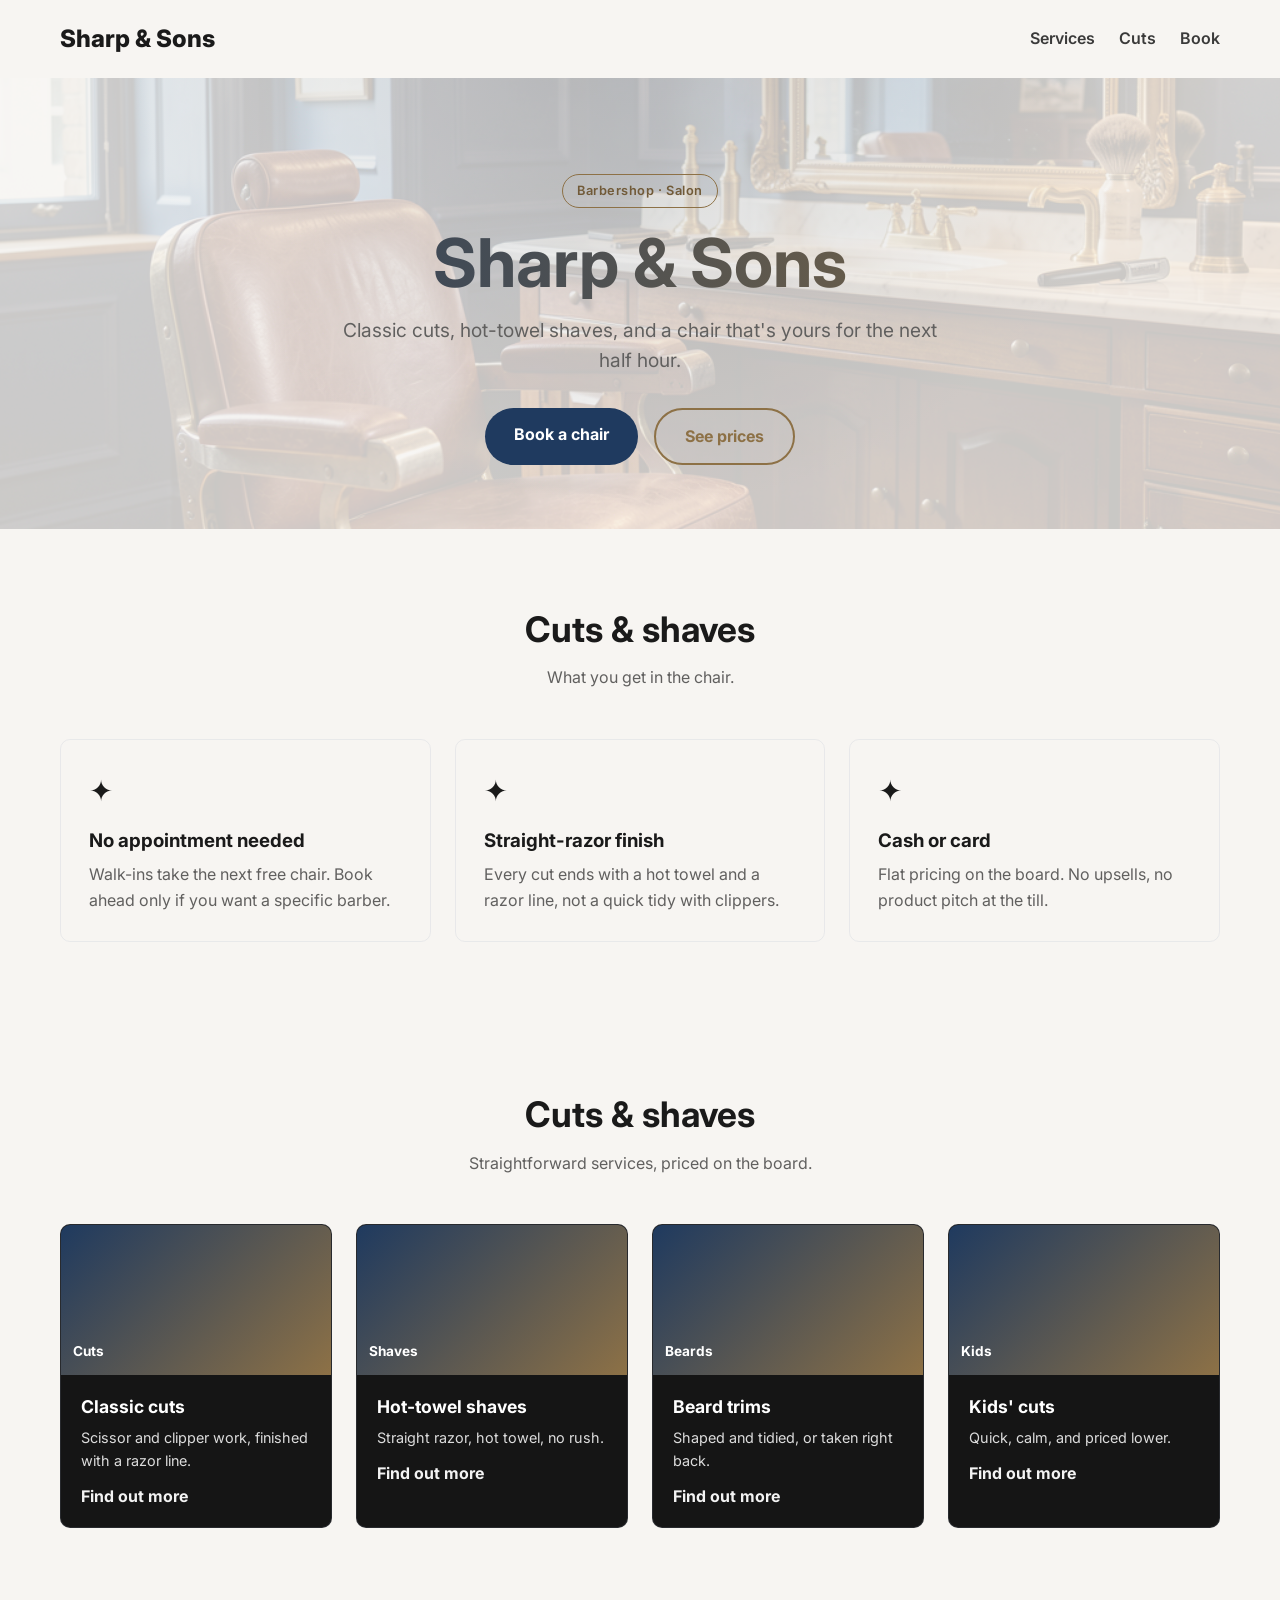
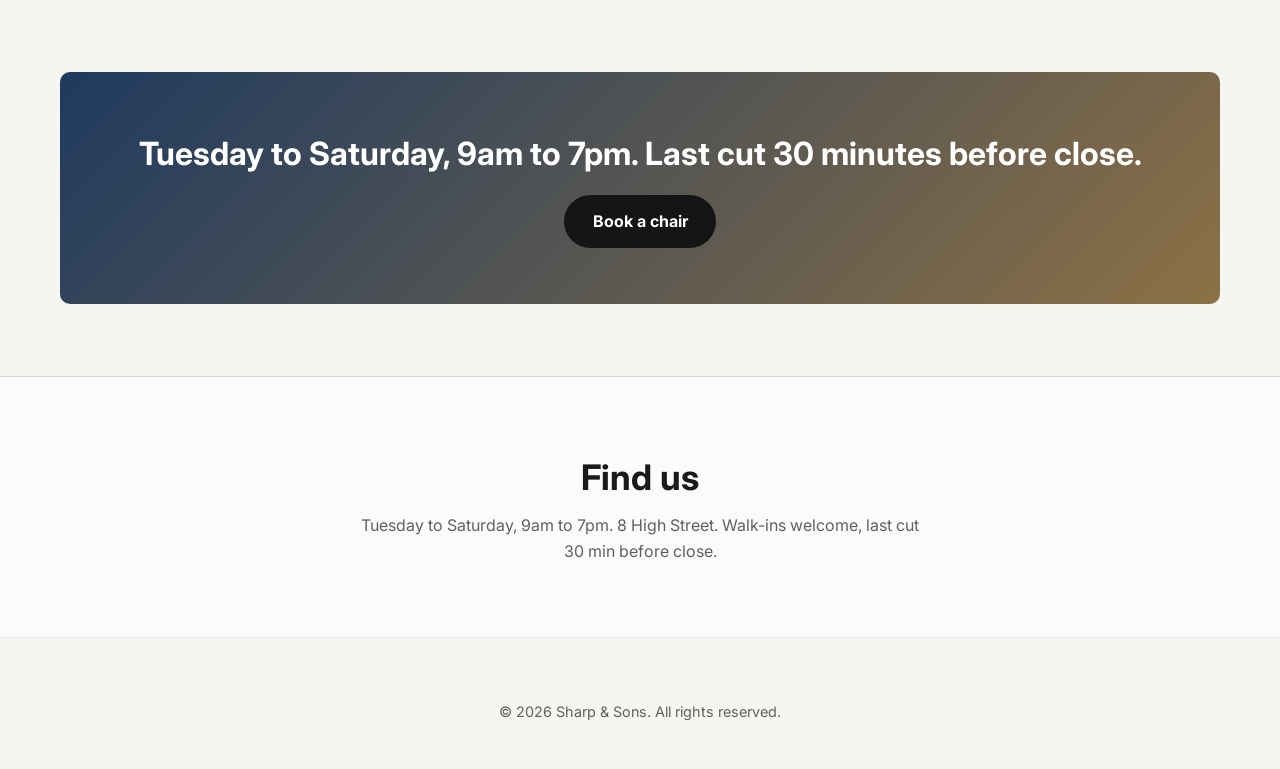
==== barber/index.html @ 0407f41e "Migrate Nightshift Templates from InfinityFree" ====
<!DOCTYPE html>
<html lang="en">
<head>
    <meta charset="UTF-8">
    <meta name="viewport" content="width=device-width, initial-scale=1.0">
    <title>Sharp & Sons — Barbershop</title>
    <link rel="icon" type="image/svg+xml" href="favicon.svg">
    <link rel="apple-touch-icon" href="apple-touch-icon.svg">
    <meta name="description" content="Browse 11 production-ready website templates — SaaS, shop, blog, docs, portfolio and more.">
    <meta name="theme-color" content="#1f3a5f">
    <link rel="canonical" href="https://templatedemo.ct.ws/">
    <meta property="og:type" content="website">
    <meta property="og:site_name" content="Sharp & Sons">
    <meta property="og:title" content="Sharp & Sons — Barbershop">
    <meta property="og:description" content="Browse 11 production-ready website templates — SaaS, shop, blog, docs, portfolio and more.">
    <meta property="og:url" content="https://templatedemo.ct.ws/">
    <meta property="og:image" content="https://templatedemo.ct.ws/assets/og-index.png">
    <meta property="og:image:alt" content="Sharp & Sons — Barbershop">
    <meta name="twitter:card" content="summary_large_image">
    <meta name="twitter:title" content="Sharp & Sons — Barbershop">
    <meta name="twitter:description" content="Browse 11 production-ready website templates — SaaS, shop, blog, docs, portfolio and more.">
    <meta name="twitter:image" content="https://templatedemo.ct.ws/assets/og-index.png">

    <link rel="preconnect" href="https://fonts.googleapis.com">
    <link href="https://fonts.googleapis.com/css2?family=Inter:wght@400;600;800&display=swap" rel="stylesheet">
    <link rel="stylesheet" href="landing.css">
</head>
<body class="landing">
    <header class="header ">
    <div class="container">
        <a href="/" class="logo">Sharp & Sons</a>
        <button class="menu-toggle" aria-label="Open menu">☰</button>
        <nav class="nav">
            <a href="#features" class="nav-item">Services</a><a href="#gallery" class="nav-item">Cuts</a><a href="#contact" class="nav-item">Book</a>
        </nav>
    </div>
</header>
    <main>
        <section class="hero">
            <div class="hero-img-wrap">
                <img class="hero-img" src="assets/hero.png" alt="" width="1200" height="630" loading="eager">
            </div>
            <div class="container">
                <span class="eyebrow">Barbershop · Salon</span>
                <h1>Sharp & Sons</h1>

                <p>Classic cuts, hot-towel shaves, and a chair that's yours for the next half hour.</p>

                <div class="actions">
                    <a href="#features" class="btn">Book a chair</a>
                    <a href="#gallery" class="btn btn-outline">See prices</a>

                </div>

            </div>
        </section>

        <section id="features">
            <div class="container">
                <div class="section-head">
                    <h2>Cuts & shaves</h2>
                    <p>What you get in the chair.</p>
                </div>
                <div class="features">

                    <div class="feature"><div class="ic">✦</div><h3>No appointment needed</h3><p>Walk-ins take the next free chair. Book ahead only if you want a specific barber.</p></div>

                    <div class="feature"><div class="ic">✦</div><h3>Straight-razor finish</h3><p>Every cut ends with a hot towel and a razor line, not a quick tidy with clippers.</p></div>

                    <div class="feature"><div class="ic">✦</div><h3>Cash or card</h3><p>Flat pricing on the board. No upsells, no product pitch at the till.</p></div>

                </div>
            </div>
        </section>

        <section id="gallery">
            <div class="container">
                <div class="section-head">
                    <h2>Cuts & shaves</h2>
                    <p>Straightforward services, priced on the board.</p>
                </div>
                <div class="gallery">
                    
                    <a class="preview" href="#features">
                        <div class="thumb"><span>Cuts</span></div>
                        <div class="body">
                            <h3>Classic cuts</h3>
                            <p>Scissor and clipper work, finished with a razor line.</p>
                            <span class="go">Find out more</span>
                        </div>
                    </a>
                    
                    <a class="preview" href="#gallery">
                        <div class="thumb"><span>Shaves</span></div>
                        <div class="body">
                            <h3>Hot-towel shaves</h3>
                            <p>Straight razor, hot towel, no rush.</p>
                            <span class="go">Find out more</span>
                        </div>
                    </a>
                    
                    <a class="preview" href="#contact">
                        <div class="thumb"><span>Beards</span></div>
                        <div class="body">
                            <h3>Beard trims</h3>
                            <p>Shaped and tidied, or taken right back.</p>
                            <span class="go">Find out more</span>
                        </div>
                    </a>
                    
                    <a class="preview" href="#features">
                        <div class="thumb"><span>Kids</span></div>
                        <div class="body">
                            <h3>Kids' cuts</h3>
                            <p>Quick, calm, and priced lower.</p>
                            <span class="go">Find out more</span>
                        </div>
                    </a>
                    
                </div>
            </div>
        </section>

        <section class="cta">
            <div class="container">
                <div class="cta-box">
                    <h2>Tuesday to Saturday, 9am to 7pm. Last cut 30 minutes before close.</h2>
                    <a href="#features" class="btn">Book a chair</a>

                </div>
            </div>
        </section>

        <section id="contact" class="contact">
            <div class="container">
                <div class="section-head">
                    <h2>Find us</h2>
                    <p>Tuesday to Saturday, 9am to 7pm. 8 High Street. Walk-ins welcome, last cut 30 min before close.</p>
                </div>
            </div>
        </section>
        
    </main>
    <footer class="footer ">
    <div class="container">
        <p>&copy; 2026 Sharp & Sons. All rights reserved.</p>
        <div class="links">
            
        </div>
    </div>
</footer>
    <script src="main.js"></script>
    
</body>
</html>
---- barber/landing.css ----
/* AutoTempl landing stylesheet — generated 2026-08-25 11:18:35 */
:root {
    --primary-color: #1f3a5f;
    --secondary-color: #8d7146;
    --bg-color: #f7f5f2;
    --text-color: #1a1a1a;
    --on-primary-color: #ffffff;
    --on-secondary-color: #ffffff;
    --on-gradient-color: #ffffff;
    --surface-color: #fcfbfa;
    --on-surface-color: #111111;
    --tint-color: #e1e4e7;
    --on-tint-color: #1f3a5f;
    --panel-color: #151515;
    --on-panel-color: #ffffff;
    --muted-on-panel-color: #bdbdbd;
    --border-color: #d8d6d4;
    --muted-color: #61605f;
    --heading-from-color: #1f3a5f;
    --heading-to-color: #866b42;
    --link-color: #1f3a5f;
    --link-alt-color: #866b42;
    --hero-wash-color: #d9dbdd;
    --muted-on-wash-color: #61605f;
    --accent-on-wash-color: #715a38;
    --max-width: 1200px;
    --border-radius: 10px;
}
* { box-sizing: border-box; }
html { scroll-behavior: smooth; }
body { font-family: 'Inter', system-ui, sans-serif, system-ui, sans-serif; margin: 0; background: var(--bg-color); color: var(--text-color); line-height: 1.6; }
a { color: var(--link-color); text-decoration: none; }
a:hover { color: var(--link-alt-color); }
img { max-width: 100%; display: block; }
.container { width: 100%; max-width: var(--max-width); margin: 0 auto; padding: 0 1.25rem; }

.header { padding: 1.25rem 0; position: relative; }
.header .container { display: flex; align-items: center; justify-content: space-between; }
.logo { font-size: 1.5rem; font-weight: 800; color: var(--text-color); display: flex; align-items: center; gap: 0.5rem; }
.logo .mark { width: 30px; height: 30px; border-radius: 8px; background: linear-gradient(135deg, var(--primary-color), var(--secondary-color)); display: inline-block; }
.menu-toggle { display: none; background: none; border: 0; font-size: 1.5rem; cursor: pointer; color: var(--text-color); }
.nav { display: flex; gap: 1.5rem; align-items: center; }
.nav-item { color: var(--text-color); font-weight: 600; opacity: 0.85; }
.nav-item:hover { opacity: 1; color: var(--link-alt-color); }

.footer { padding: 3rem 0 2rem; border-top: 1px solid rgba(148,163,184,0.18); text-align: center; font-size: 0.9rem; color: var(--muted-color); }
.footer .links { margin-top: 0.75rem; }
.social-link { display: inline-block; margin: 0 0.5rem; color: var(--muted-color); }
.social-link:hover { color: var(--link-alt-color); }

.btn { display: inline-block; padding: 0.85rem 1.8rem; border-radius: 999px; background: var(--primary-color); color: var(--on-primary-color); font-weight: 700; border: 0; cursor: pointer; }
.btn:hover { background: var(--secondary-color); color: var(--on-secondary-color); }
.btn-outline { background: transparent; color: var(--secondary-color); border: 2px solid var(--secondary-color); }
.btn-outline:hover { background: var(--secondary-color); color: var(--on-gradient-color); }

.hero { position: relative; padding: 6rem 0 4rem; text-align: center; background: radial-gradient(circle at 50% -20%, var(--hero-wash-color), transparent 62%); }
.hero-img-wrap { position: absolute; inset: 0; width: 100%; height: 100%; overflow: hidden; opacity: 0.18; }
.hero-img { width: 100%; height: 100%; object-fit: cover; }
.hero .container { position: relative; z-index: 2; }
.hero .eyebrow { display: inline-block; padding: 0.35rem 0.9rem; border: 1px solid var(--secondary-color); border-radius: 999px; color: var(--accent-on-wash-color); font-size: 0.8rem; font-weight: 600; letter-spacing: 0.04em; margin-bottom: 1.25rem; }
.hero h1 { font-size: clamp(2.4rem, 6vw, 4.2rem); margin: 0 0 1rem; line-height: 1.05; background: linear-gradient(90deg, var(--heading-from-color), var(--heading-to-color)); -webkit-background-clip: text; background-clip: text; color: transparent; }
.hero p { font-size: 1.2rem; max-width: 620px; margin: 0 auto 2rem; color: var(--muted-on-wash-color); }
.hero .actions { display: flex; gap: 1rem; justify-content: center; flex-wrap: wrap; }

section { padding: 4.5rem 0; }
.section-head { text-align: center; margin-bottom: 3rem; }
.section-head h2 { font-size: 2.2rem; margin: 0 0 0.5rem; }
.section-head p { color: var(--muted-color); max-width: 580px; margin: 0 auto; }

.steps { display: grid; grid-template-columns: repeat(auto-fit, minmax(240px, 1fr)); gap: 1.5rem; counter-reset: step; }
.step { background: var(--panel-color); border: 1px solid rgba(148,163,184,0.15); border-radius: var(--border-radius); padding: 2rem; }
.step .n { font-size: 1.4rem; font-weight: 800; width: 48px; height: 48px; display: flex; align-items: center; justify-content: center; border-radius: 50%; background: linear-gradient(135deg, var(--primary-color), var(--secondary-color)); color: var(--on-gradient-color); margin-bottom: 1rem; }
.step h3 { margin: 0 0 0.5rem; }
.step p { margin: 0; color: var(--muted-on-panel-color); }
.step code { background: var(--tint-color); color: var(--on-tint-color); padding: 0.15rem 0.4rem; border-radius: 4px; font-size: 0.85em; }

.features { display: grid; grid-template-columns: repeat(auto-fit, minmax(250px, 1fr)); gap: 1.5rem; }
.feature { border: 1px solid rgba(148,163,184,0.15); border-radius: var(--border-radius); padding: 1.75rem; transition: transform 0.2s ease, border-color 0.2s; }
.feature:hover { transform: translateY(-4px); border-color: var(--secondary-color); }
.feature .ic { font-size: 1.8rem; margin-bottom: 0.75rem; }
.feature h3 { margin: 0 0 0.4rem; }
.feature p { margin: 0; color: var(--muted-color); }

.gallery { display: grid; grid-template-columns: repeat(auto-fit, minmax(260px, 1fr)); gap: 1.5rem; }
.preview { border: 1px solid rgba(148,163,184,0.15); border-radius: var(--border-radius); overflow: hidden; background: var(--panel-color); transition: transform 0.2s ease, border-color 0.2s; }
.preview:hover { transform: translateY(-6px); border-color: var(--secondary-color); }
.preview .thumb { height: 150px; background: linear-gradient(135deg, var(--primary-color), var(--secondary-color)); position: relative; }
.preview .thumb span { position: absolute; bottom: 0.75rem; left: 0.75rem; color: var(--on-gradient-color); font-weight: 700; font-size: 0.85rem; }
.preview .body { padding: 1.1rem 1.25rem; }
.preview h3 { margin: 0 0 0.3rem; font-size: 1.1rem; color: var(--on-panel-color); }
.preview p { margin: 0 0 0.75rem; color: var(--on-panel-color); font-size: 0.9rem; opacity: 0.85; }
.preview .go { font-weight: 700; color: var(--on-panel-color); opacity: 0.95; }

.pricing { display: grid; grid-template-columns: repeat(auto-fit, minmax(260px, 1fr)); gap: 1.5rem; max-width: 760px; margin: 0 auto; }
.plan { border: 1px solid rgba(148,163,184,0.15); border-radius: var(--border-radius); padding: 2rem; text-align: center; background: var(--panel-color); }
.plan.featured { border-color: var(--secondary-color); box-shadow: 0 10px 40px var(--hero-wash-color); }
.plan .price { font-size: 2.4rem; font-weight: 800; margin: 0.5rem 0; }
.plan .price small { font-size: 1rem; color: var(--muted-on-panel-color); font-weight: 500; }
.plan ul { list-style: none; padding: 0; margin: 1rem 0; color: var(--muted-on-panel-color); }
.plan li { padding: 0.35rem 0; }

.cta { text-align: center; }
.cta-box { background: linear-gradient(135deg, var(--primary-color), var(--secondary-color)); color: var(--on-gradient-color); border-radius: var(--border-radius); padding: 3.5rem 1.5rem; }
.cta-box h2 { margin: 0 0 1rem; font-size: 2rem; }
.cta-box p { margin: 0 0 1.5rem; font-weight: 500; }
.cta-box .btn { background: var(--panel-color); color: var(--on-panel-color); }
.cta-box .btn:hover { background: var(--panel-color); }

.contact { padding: 4.5rem 0; background: var(--surface-color, var(--surface)); border-top: 1px solid var(--border-color); }
.contact .section-head { margin-bottom: 0; }
.contact p { color: var(--muted-color); max-width: 580px; margin: 0 auto; }

@media (max-width: 768px) {
    .menu-toggle { display: block; }
    .nav { display: none; position: absolute; top: 100%; left: 0; right: 0; flex-direction: column; background: var(--bg-color); padding: 1rem; gap: 0.75rem; border-bottom: 1px solid rgba(148,163,184,0.18); }
    .nav.active { display: flex; }
}
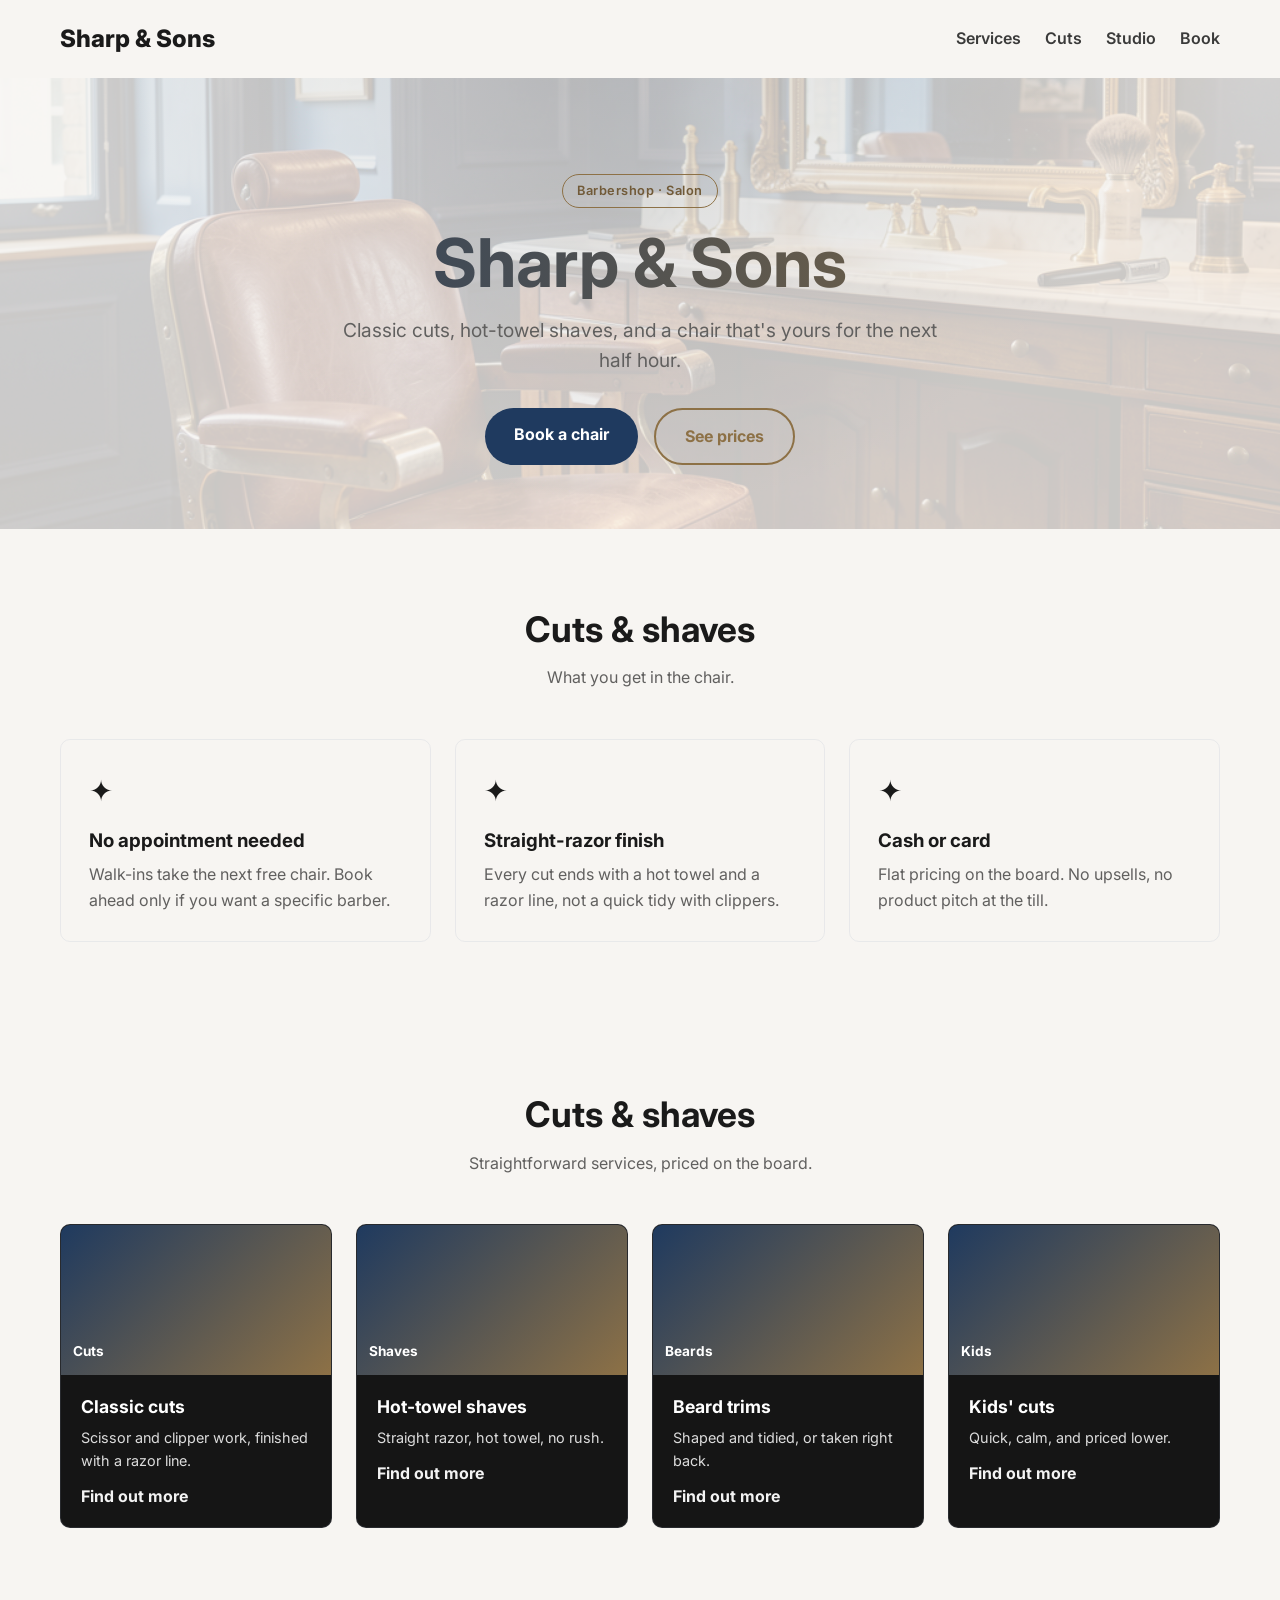
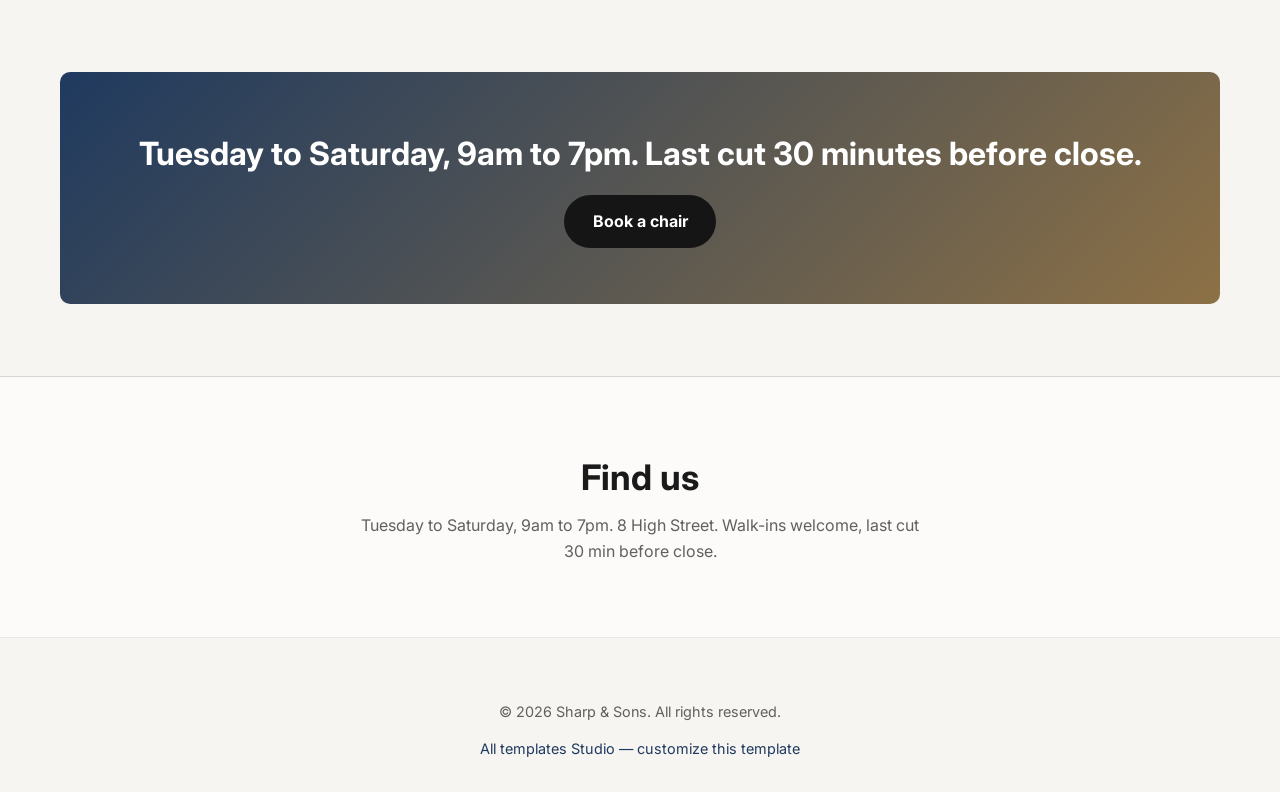
==== commit 11471d2f: "feat: navigation between templates, demo pages and studio - Root landing: add a prominent 'Cafe Stud" ====
--- a/barber/index.html
+++ b/barber/index.html
@@ -31,7 +31,7 @@
         <a href="/" class="logo">Sharp & Sons</a>
         <button class="menu-toggle" aria-label="Open menu">☰</button>
         <nav class="nav">
-            <a href="#features" class="nav-item">Services</a><a href="#gallery" class="nav-item">Cuts</a><a href="#contact" class="nav-item">Book</a>
+            <a href="#features" class="nav-item">Services</a><a href="#gallery" class="nav-item">Cuts</a><a href="/cafe/studio.html" class="nav-item">Studio</a><a href="#contact" class="nav-item">Book</a>
         </nav>
     </div>
 </header>
@@ -145,7 +145,8 @@
     <div class="container">
         <p>&copy; 2026 Sharp & Sons. All rights reserved.</p>
         <div class="links">
-            
+            <a href="/">All templates</a>
+            <a href="/cafe/studio.html">Studio — customize this template</a>
         </div>
     </div>
 </footer>
